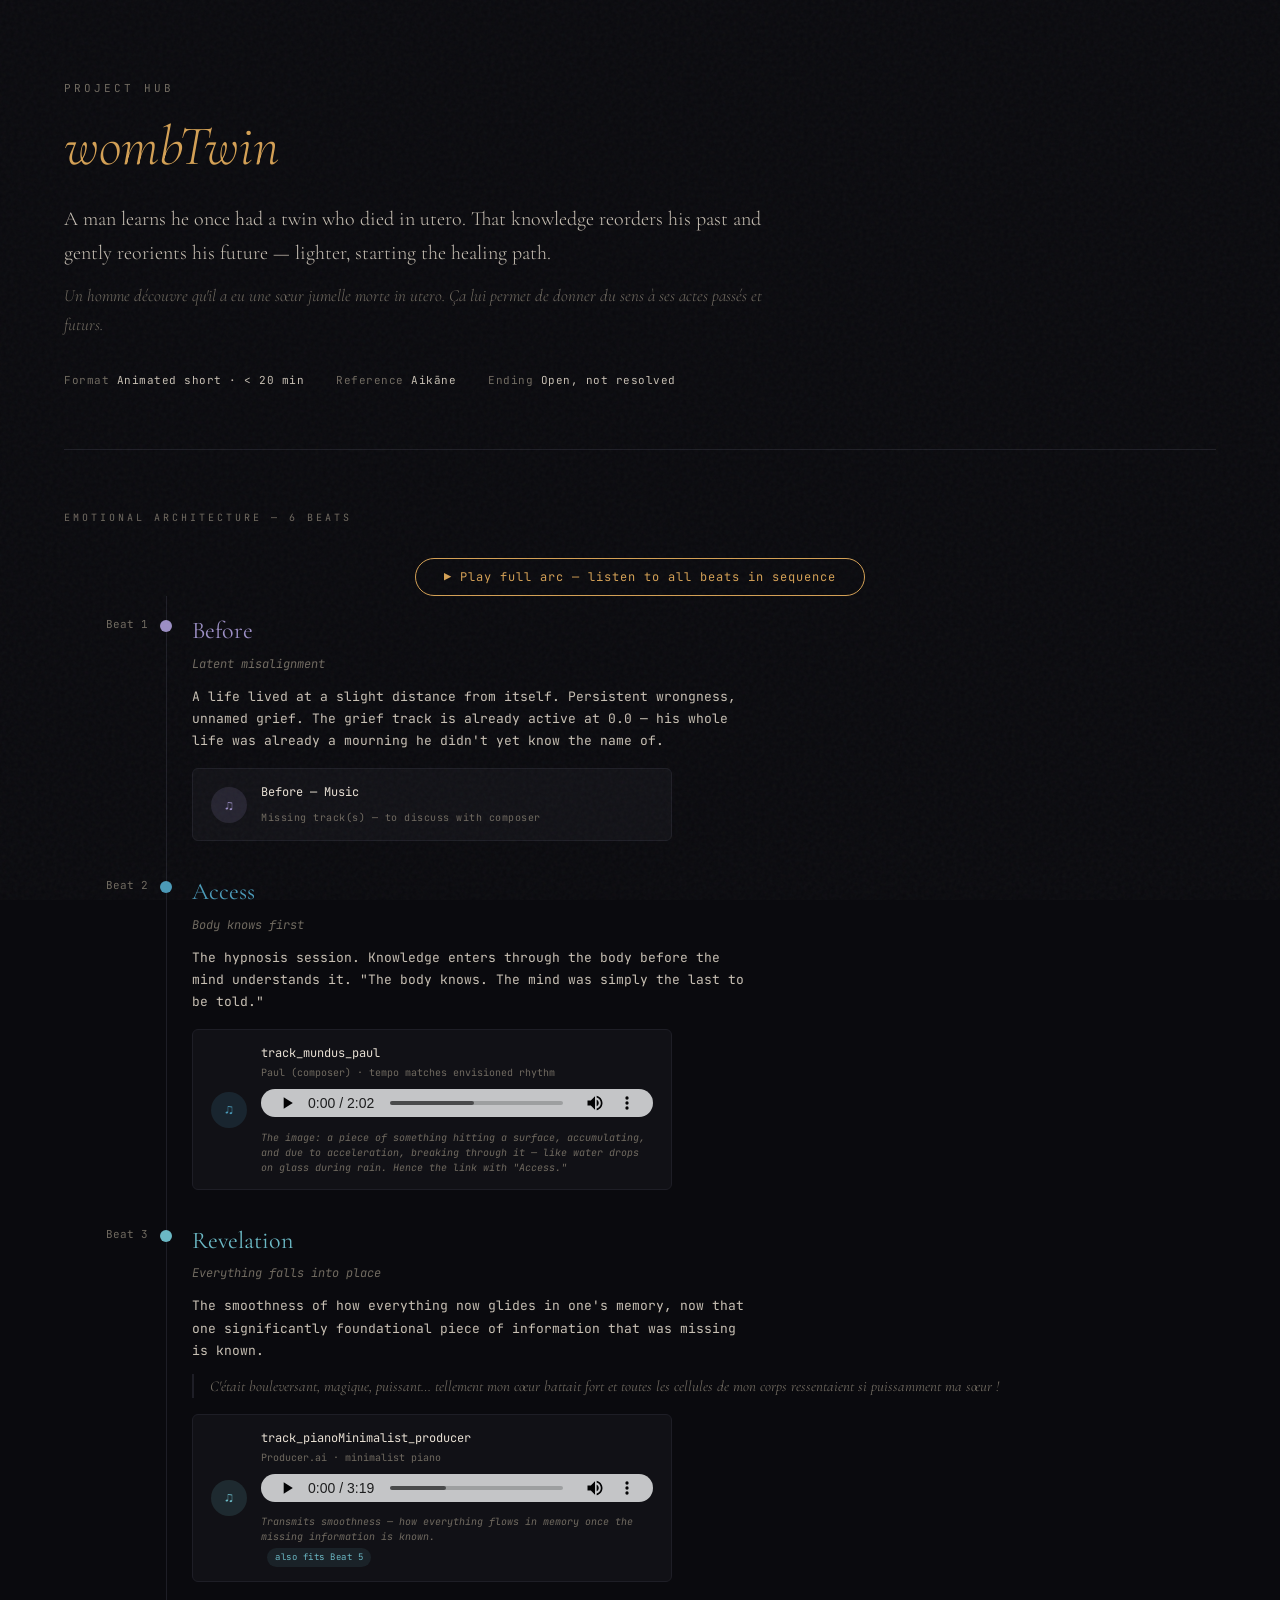
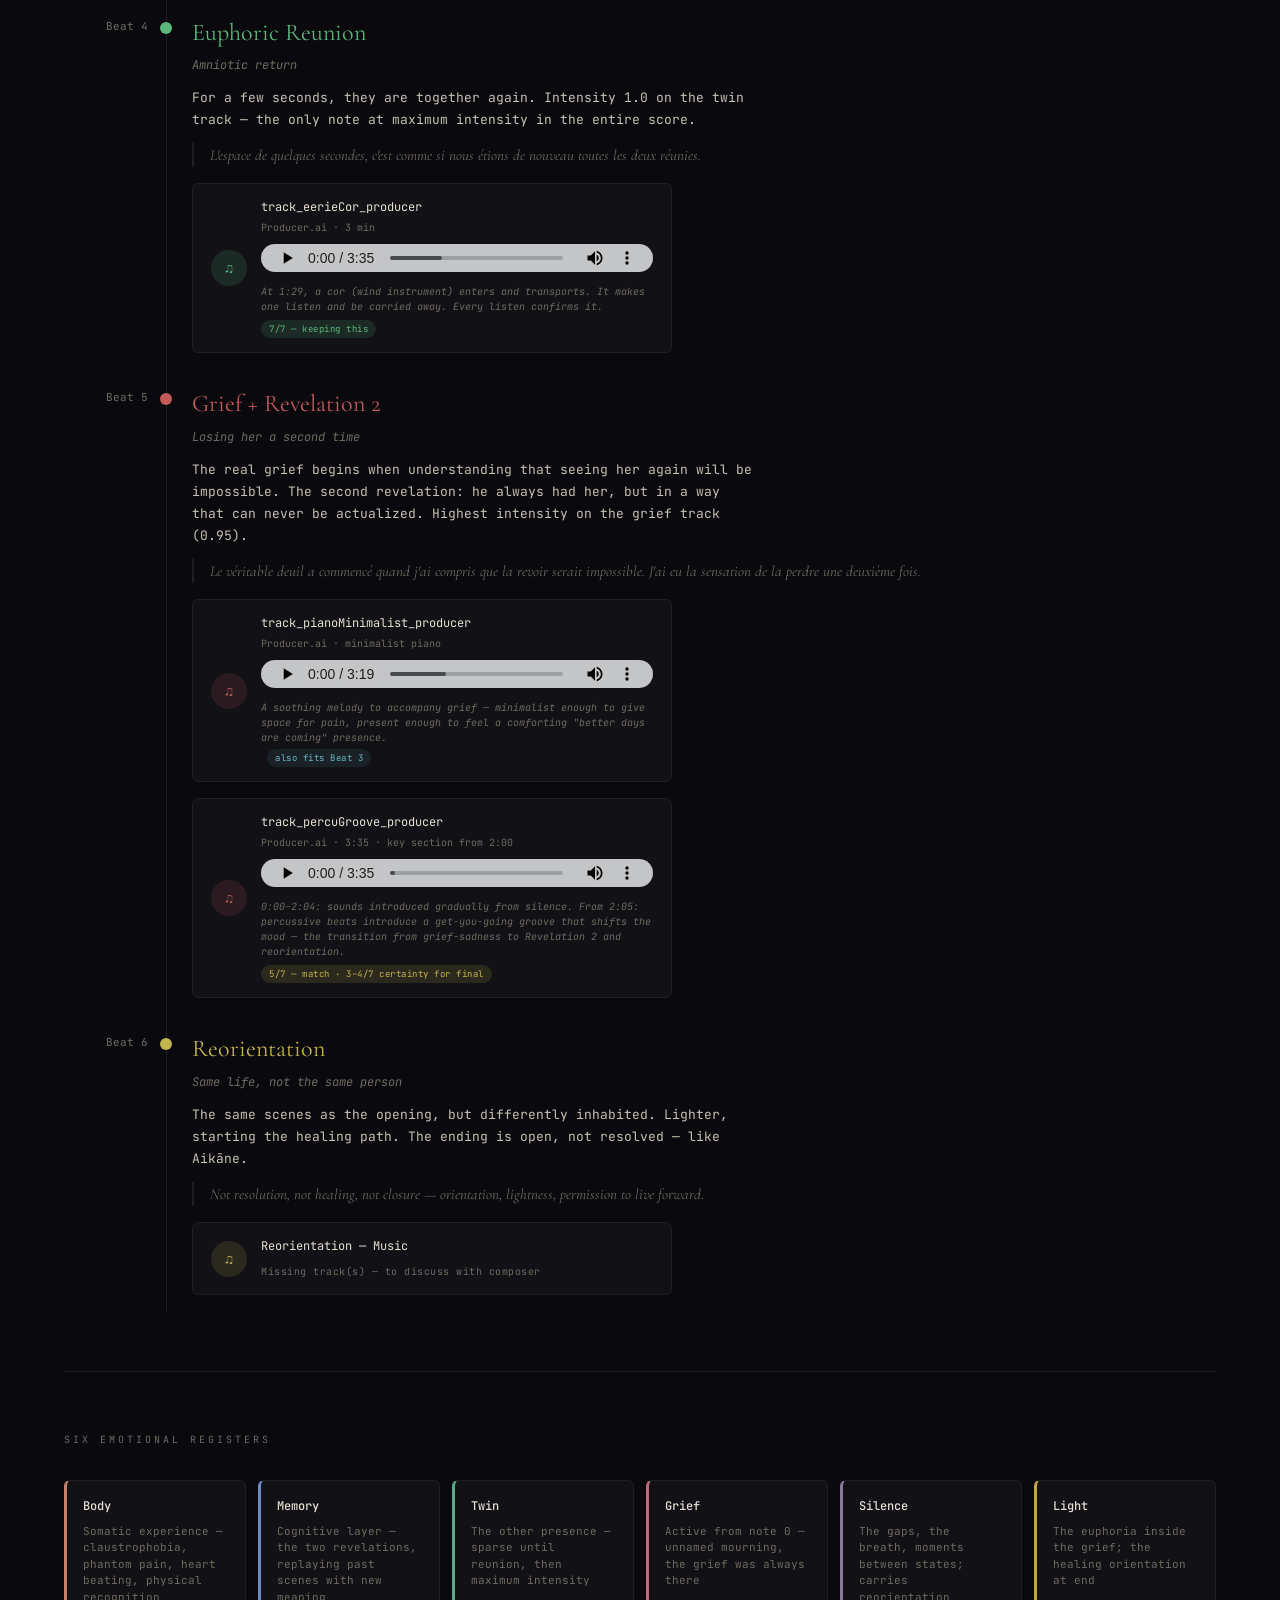
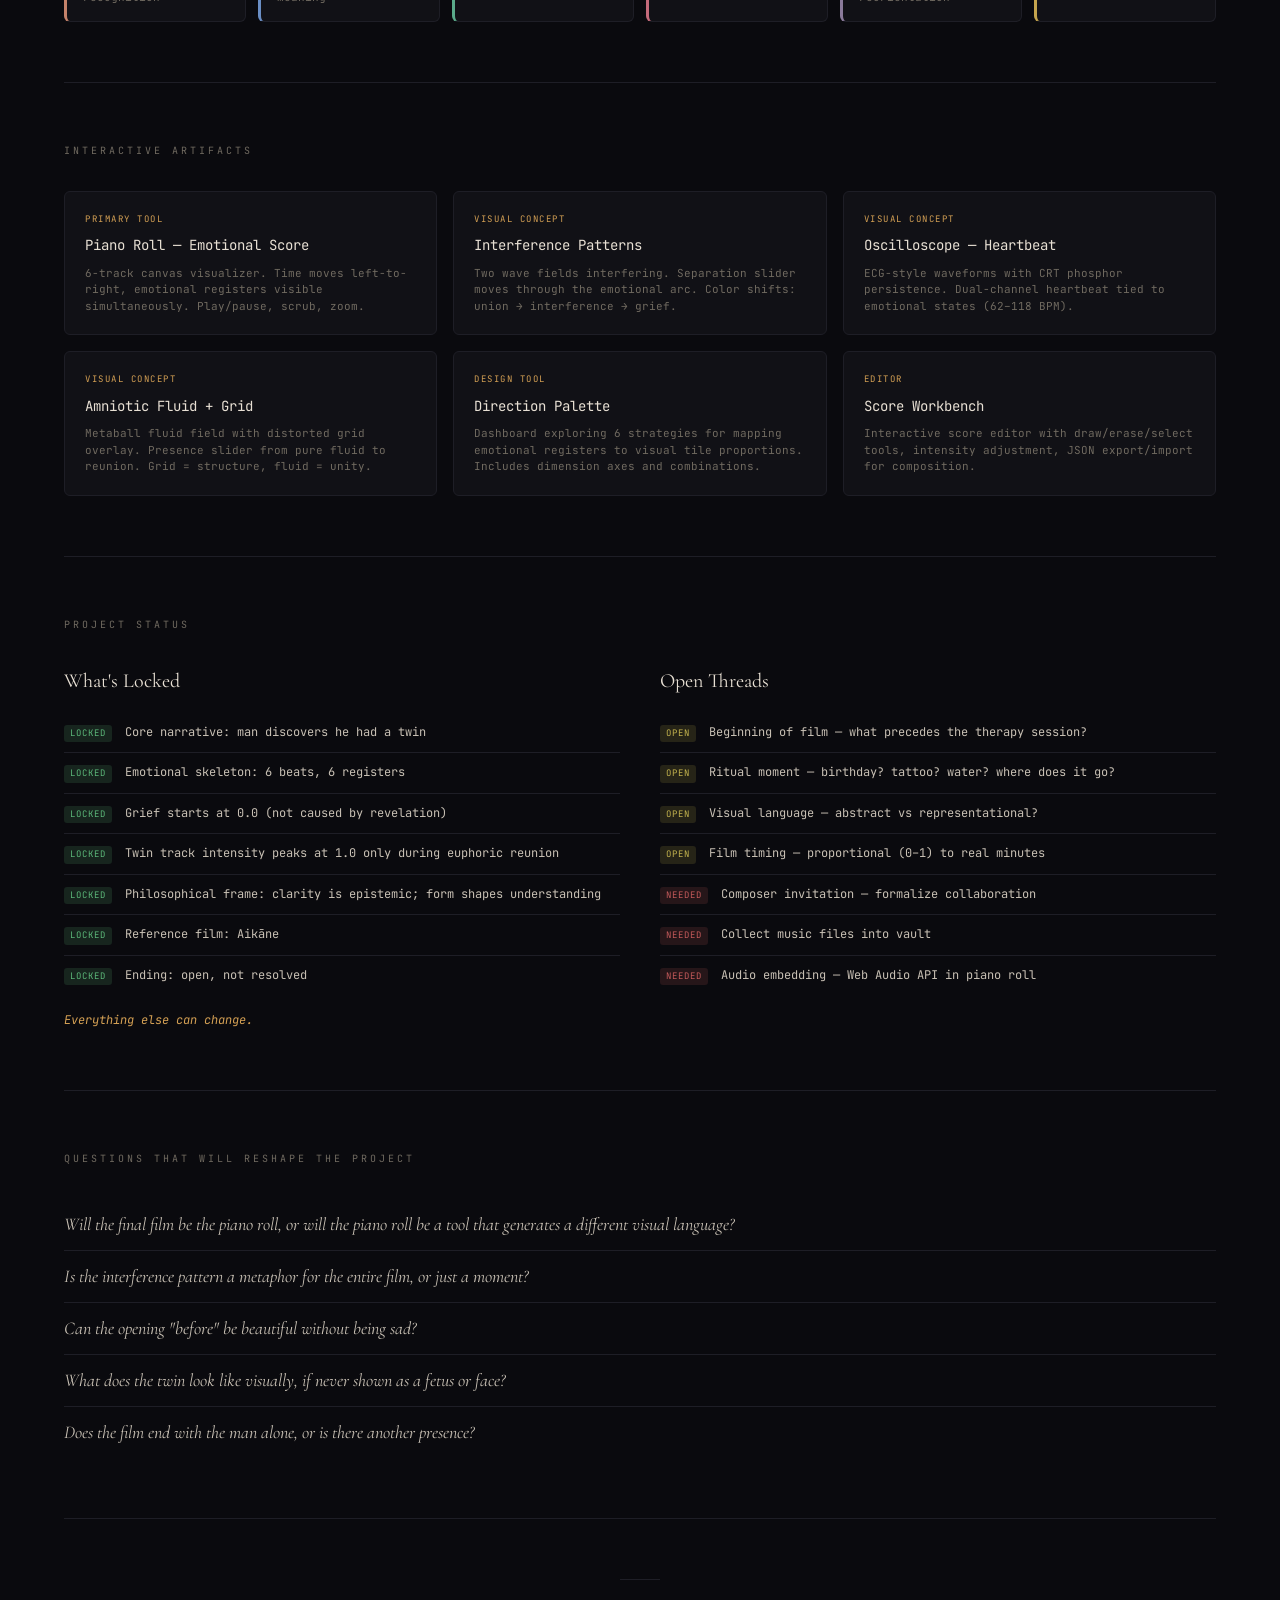
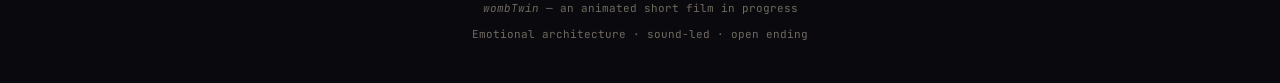
==== index.html @ 8bbfd70a "Initial hub deployment" ====
<!DOCTYPE html>
<html lang="en">
<head>
<meta charset="UTF-8">
<meta name="viewport" content="width=device-width, initial-scale=1.0">
<title>wombTwin — Project Hub</title>
<!-- THEME: swap this file to change the visual design -->
<link rel="stylesheet" href="theme.css">
</head>
<body>

<!-- Playback bar mounts here (sticky top) -->
<div id="playback-bar-mount"></div>

<!-- Main content mounts here -->
<div id="hub-mount" class="hub"></div>

<!-- Load order: data → render (builds HTML) → player (wires audio) -->
<script src="data.js"></script>
<script src="render.js"></script>
<script src="player.js"></script>

</body>
</html>
---- theme.css ----
/* ============================================================
   wombTwin Project Hub — Theme
   ============================================================
   Swap this file to change the visual design.
   The renderer (render.js) uses class names, not inline styles,
   so any CSS that targets these classes will work.
   ============================================================ */

@import url('https://fonts.googleapis.com/css2?family=Cormorant+Garamond:ital,wght@0,300;0,400;0,600;1,300;1,400&family=JetBrains+Mono:wght@300;400;500&display=swap');

:root {
  --bg: #0a0a0e;
  --bg-card: #111116;
  --bg-card-hover: #16161c;
  --border: #1e1e26;
  --text: #c8c0b4;
  --text-dim: #706a60;
  --text-bright: #e8e0d4;
  --accent-gold: #d4a054;
}

* { margin: 0; padding: 0; box-sizing: border-box; }

body {
  background: var(--bg);
  color: var(--text);
  font-family: 'JetBrains Mono', monospace;
  font-size: 14px;
  line-height: 1.6;
  -webkit-font-smoothing: antialiased;
}

/* --- Grain overlay --- */
body::after {
  content: '';
  position: fixed;
  top: 0; left: 0; right: 0; bottom: 0;
  background-image: url("data:image/svg+xml,%3Csvg viewBox='0 0 256 256' xmlns='http://www.w3.org/2000/svg'%3E%3Cfilter id='n'%3E%3CfeTurbulence type='fractalNoise' baseFrequency='0.9' numOctaves='4' stitchTiles='stitch'/%3E%3C/filter%3E%3Crect width='100%25' height='100%25' filter='url(%23n)' opacity='0.04'/%3E%3C/svg%3E");
  pointer-events: none;
  z-index: 9999;
}

/* --- Layout --- */
.hub { max-width: 1200px; margin: 0 auto; padding: 0 24px; }

/* --- Hero --- */
.hero {
  padding: 80px 0 60px;
  border-bottom: 1px solid var(--border);
}
.hero-label {
  font-size: 11px;
  letter-spacing: 3px;
  text-transform: uppercase;
  color: var(--text-dim);
  margin-bottom: 16px;
}
.hero h1 {
  font-family: 'Cormorant Garamond', serif;
  font-weight: 300;
  font-size: clamp(36px, 6vw, 56px);
  color: var(--text-bright);
  line-height: 1.15;
  margin-bottom: 24px;
}
.hero h1 em {
  font-style: italic;
  color: var(--accent-gold);
}
.hero-premise {
  font-family: 'Cormorant Garamond', serif;
  font-size: 20px;
  font-weight: 300;
  color: var(--text);
  max-width: 700px;
  line-height: 1.7;
}
.hero-premise .fr {
  font-style: italic;
  color: var(--text-dim);
  font-size: 17px;
  display: block;
  margin-top: 12px;
}
.hero-meta {
  margin-top: 32px;
  display: flex;
  gap: 32px;
  font-size: 11px;
  color: var(--text-dim);
  letter-spacing: 0.5px;
}
.hero-meta span { color: var(--text); }

/* --- Section --- */
section {
  padding: 60px 0;
  border-bottom: 1px solid var(--border);
}
section:last-child { border-bottom: none; }

.section-label {
  font-size: 10px;
  letter-spacing: 3px;
  text-transform: uppercase;
  color: var(--text-dim);
  margin-bottom: 32px;
}

/* --- Timeline --- */
.timeline {
  position: relative;
  display: flex;
  flex-direction: column;
  gap: 0;
}
.beat {
  display: grid;
  grid-template-columns: 100px 4px 1fr;
  gap: 0;
  min-height: 140px;
  position: relative;
}
.beat-time {
  text-align: right;
  padding: 20px 16px 20px 0;
  font-size: 11px;
  color: var(--text-dim);
  font-variant-numeric: tabular-nums;
}
.beat-line {
  position: relative;
  display: flex;
  justify-content: center;
}
.beat-line::before {
  content: '';
  position: absolute;
  top: 0; bottom: 0;
  width: 1px;
  background: var(--border);
}
.beat-dot {
  width: 12px;
  height: 12px;
  border-radius: 50%;
  position: absolute;
  top: 24px;
  z-index: 1;
}
.beat-content {
  padding: 16px 0 16px 24px;
}
.beat-name {
  font-family: 'Cormorant Garamond', serif;
  font-size: 24px;
  font-weight: 400;
  margin-bottom: 4px;
}
.beat-subtitle {
  font-size: 12px;
  font-style: italic;
  color: var(--text-dim);
  margin-bottom: 12px;
}
.beat-desc {
  font-size: 13px;
  line-height: 1.7;
  max-width: 560px;
  color: var(--text);
}
.beat-quote {
  margin-top: 12px;
  padding-left: 16px;
  border-left: 2px solid var(--border);
  font-family: 'Cormorant Garamond', serif;
  font-style: italic;
  font-size: 15px;
  color: var(--text-dim);
  line-height: 1.6;
}

/* --- Now playing highlight --- */
.beat.now-playing .beat-content {
  background: rgba(255,255,255,0.03);
  border-radius: 8px;
  padding-left: 24px;
  margin-left: -4px;
  padding-right: 12px;
  padding-top: 16px;
  padding-bottom: 16px;
  box-shadow: inset 0 0 0 1px rgba(255,255,255,0.06);
}
.beat.now-playing .beat-dot {
  box-shadow: 0 0 10px 3px currentColor;
  animation: pulse-dot 2s ease-in-out infinite;
}
@keyframes pulse-dot {
  0%, 100% { box-shadow: 0 0 8px 2px currentColor; }
  50% { box-shadow: 0 0 16px 6px currentColor; }
}
.beat.now-playing .music-card.active-player {
  border-color: rgba(212,160,84,0.4);
  background: rgba(212,160,84,0.06);
}

/* --- Music card --- */
.music-card {
  margin-top: 16px;
  background: var(--bg-card);
  border: 1px solid var(--border);
  border-radius: 6px;
  padding: 14px 18px;
  display: flex;
  align-items: center;
  gap: 14px;
  max-width: 480px;
  transition: background 0.2s;
}
.music-card:hover { background: var(--bg-card-hover); }
.music-icon {
  width: 36px;
  height: 36px;
  border-radius: 50%;
  display: flex;
  align-items: center;
  justify-content: center;
  font-size: 14px;
  flex-shrink: 0;
}
.music-info { flex: 1; min-width: 0; }
.music-title { font-size: 12px; color: var(--text-bright); }
.music-source { font-size: 10px; color: var(--text-dim); margin-top: 2px; }
.music-player {
  width: 100%;
  height: 28px;
  margin-top: 8px;
  border-radius: 4px;
  opacity: 0.8;
}
.music-placeholder {
  margin-top: 8px;
  font-size: 10px;
  color: var(--text-dim);
  letter-spacing: 0.5px;
}
.music-note {
  font-size: 10px;
  color: var(--text-dim);
  margin-top: 6px;
  line-height: 1.5;
  font-style: italic;
}
.music-confidence {
  display: inline-block;
  font-size: 9px;
  letter-spacing: 0.5px;
  padding: 2px 8px;
  border-radius: 10px;
  margin-top: 6px;
}
.confidence-high {
  background: rgba(92, 184, 122, 0.15);
  color: #5cb87a;
}
.confidence-mid {
  background: rgba(196, 180, 78, 0.15);
  color: #c4b44e;
}
.confidence-low {
  background: rgba(196, 90, 90, 0.1);
  color: var(--text-dim);
}
.also-fits {
  display: inline-block;
  font-size: 9px;
  letter-spacing: 0.5px;
  padding: 2px 8px;
  border-radius: 10px;
  background: rgba(107, 184, 196, 0.1);
  color: #6bb8c4;
  margin-left: 6px;
}

/* --- Registers --- */
.registers-grid {
  display: grid;
  grid-template-columns: repeat(auto-fit, minmax(160px, 1fr));
  gap: 12px;
}
.register-card {
  background: var(--bg-card);
  border: 1px solid var(--border);
  border-radius: 6px;
  padding: 16px;
  border-left: 3px solid;
  transition: background 0.2s;
}
.register-card:hover { background: var(--bg-card-hover); }
.register-name {
  font-size: 12px;
  font-weight: 500;
  color: var(--text-bright);
  margin-bottom: 6px;
}
.register-desc {
  font-size: 11px;
  color: var(--text-dim);
  line-height: 1.5;
}

/* --- Artifacts --- */
.artifacts-grid {
  display: grid;
  grid-template-columns: repeat(auto-fit, minmax(280px, 1fr));
  gap: 16px;
}
.artifact-card {
  background: var(--bg-card);
  border: 1px solid var(--border);
  border-radius: 6px;
  padding: 20px;
  transition: all 0.2s;
  text-decoration: none;
  color: inherit;
  display: block;
}
.artifact-card:hover {
  background: var(--bg-card-hover);
  border-color: var(--accent-gold);
  transform: translateY(-2px);
}
.artifact-tag {
  font-size: 9px;
  letter-spacing: 1.5px;
  text-transform: uppercase;
  color: var(--accent-gold);
  margin-bottom: 8px;
}
.artifact-name {
  font-size: 14px;
  color: var(--text-bright);
  margin-bottom: 8px;
}
.artifact-desc {
  font-size: 11px;
  color: var(--text-dim);
  line-height: 1.5;
}

/* --- Two columns --- */
.two-col {
  display: grid;
  grid-template-columns: 1fr 1fr;
  gap: 40px;
}
@media (max-width: 768px) {
  .two-col { grid-template-columns: 1fr; }
}

/* --- Status --- */
.status-heading {
  font-family: 'Cormorant Garamond', serif;
  font-size: 20px;
  font-weight: 400;
  color: var(--text-bright);
  margin-bottom: 16px;
}
.status-footnote {
  font-size: 12px;
  color: var(--accent-gold);
  margin-top: 16px;
  font-style: italic;
}
.status-list { list-style: none; }
.status-list li {
  padding: 10px 0;
  border-bottom: 1px solid var(--border);
  font-size: 12px;
  line-height: 1.5;
}
.status-list li:last-child { border-bottom: none; }
.tag-locked {
  display: inline-block;
  font-size: 9px;
  letter-spacing: 1px;
  padding: 2px 6px;
  border-radius: 3px;
  background: rgba(92, 184, 122, 0.15);
  color: #5cb87a;
  margin-right: 6px;
}
.tag-open {
  display: inline-block;
  font-size: 9px;
  letter-spacing: 1px;
  padding: 2px 6px;
  border-radius: 3px;
  background: rgba(196, 180, 78, 0.15);
  color: #c4b44e;
  margin-right: 6px;
}
.tag-needed {
  display: inline-block;
  font-size: 9px;
  letter-spacing: 1px;
  padding: 2px 6px;
  border-radius: 3px;
  background: rgba(196, 90, 90, 0.15);
  color: #c45a5a;
  margin-right: 6px;
}

/* --- Open questions --- */
.questions-list { list-style: none; }
.questions-list li {
  padding: 12px 0;
  border-bottom: 1px solid var(--border);
  font-family: 'Cormorant Garamond', serif;
  font-size: 18px;
  font-style: italic;
  color: var(--text);
  line-height: 1.5;
}
.questions-list li:last-child { border-bottom: none; }

/* --- Footer --- */
.footer {
  padding: 60px 0 40px;
  text-align: center;
  font-size: 11px;
  color: var(--text-dim);
}
.footer a { color: var(--accent-gold); text-decoration: none; }
.footer-line {
  width: 40px;
  height: 1px;
  background: var(--border);
  margin: 0 auto 20px;
}

/* --- Continuous Playback --- */
.playback-bar {
  position: sticky;
  top: 0;
  z-index: 100;
  background: rgba(10, 10, 14, 0.96);
  backdrop-filter: blur(12px);
  border-bottom: 1px solid var(--border);
  padding: 10px 0;
  display: none;
}
.playback-bar.visible { display: block; }
.playback-inner {
  max-width: 1200px;
  margin: 0 auto;
  padding: 0 24px;
}
.playback-controls {
  display: flex;
  align-items: center;
  gap: 8px;
  margin-bottom: 8px;
}
.pb-btn {
  width: 34px;
  height: 34px;
  border-radius: 50%;
  border: 1px solid var(--border);
  background: var(--bg-card);
  color: var(--accent-gold);
  font-size: 13px;
  cursor: pointer;
  display: flex;
  align-items: center;
  justify-content: center;
  flex-shrink: 0;
  transition: all 0.15s;
  padding: 0;
  line-height: 1;
}
.pb-btn:hover { background: var(--bg-card-hover); border-color: var(--accent-gold); }
.pb-btn:active { transform: scale(0.93); }
.pb-btn.playing { background: var(--accent-gold); color: var(--bg); }
.pb-btn.main { width: 40px; height: 40px; font-size: 16px; }
.pb-btn:disabled { opacity: 0.25; cursor: default; }
.pb-btn:disabled:hover { background: var(--bg-card); border-color: var(--border); }
.playback-info {
  flex: 1;
  display: flex;
  align-items: center;
  gap: 12px;
  margin-left: 8px;
  min-width: 0;
}
.playback-beat-name {
  font-size: 12px;
  color: var(--text-bright);
  white-space: nowrap;
}
.playback-track-name {
  font-size: 10px;
  color: var(--text-dim);
  white-space: nowrap;
  overflow: hidden;
  text-overflow: ellipsis;
}
.playback-time {
  font-size: 11px;
  color: var(--text-dim);
  font-variant-numeric: tabular-nums;
  margin-left: auto;
  white-space: nowrap;
  flex-shrink: 0;
}
.playback-track {
  display: flex;
  gap: 3px;
  align-items: center;
  height: 28px;
}
.playback-segment {
  height: 100%;
  border-radius: 3px;
  position: relative;
  opacity: 0.3;
  transition: opacity 0.3s;
  display: flex;
  align-items: center;
  justify-content: center;
  font-size: 8px;
  letter-spacing: 0.5px;
  color: rgba(255,255,255,0.5);
  font-weight: 500;
  overflow: hidden;
  cursor: pointer;
}
.playback-segment.has-track { opacity: 0.5; }
.playback-segment.active { opacity: 1; }
.playback-segment.done { opacity: 0.4; }
.playback-segment .seg-fill {
  position: absolute;
  left: 0; top: 0; bottom: 0;
  background: rgba(255,255,255,0.18);
  width: 0%;
  pointer-events: none;
}
.playback-segment .seg-label {
  position: relative;
  z-index: 1;
  pointer-events: none;
}
.playback-segment.missing {
  opacity: 0.15;
  cursor: default;
  border: 1px dashed;
  background-image: repeating-linear-gradient(
    -45deg,
    transparent,
    transparent 4px,
    rgba(255,255,255,0.06) 4px,
    rgba(255,255,255,0.06) 8px
  );
}
.playback-segment.missing .seg-label {
  color: rgba(255,255,255,0.3);
  font-style: italic;
}
.playback-segment.has-track:hover { cursor: crosshair; }
.playback-segment .seg-playhead {
  position: absolute;
  top: 0; bottom: 0;
  width: 2px;
  background: rgba(255,255,255,0.7);
  pointer-events: none;
  display: none;
  z-index: 2;
}
.playback-segment.active .seg-playhead { display: block; }
.playback-toggle {
  margin-top: 20px;
  display: flex;
  justify-content: center;
}
.playback-launch-btn {
  padding: 10px 28px;
  border-radius: 20px;
  border: 1px solid var(--accent-gold);
  background: transparent;
  color: var(--accent-gold);
  font-family: 'JetBrains Mono', monospace;
  font-size: 12px;
  letter-spacing: 1px;
  cursor: pointer;
  transition: all 0.2s;
}
.playback-launch-btn:hover { background: var(--accent-gold); color: var(--bg); }
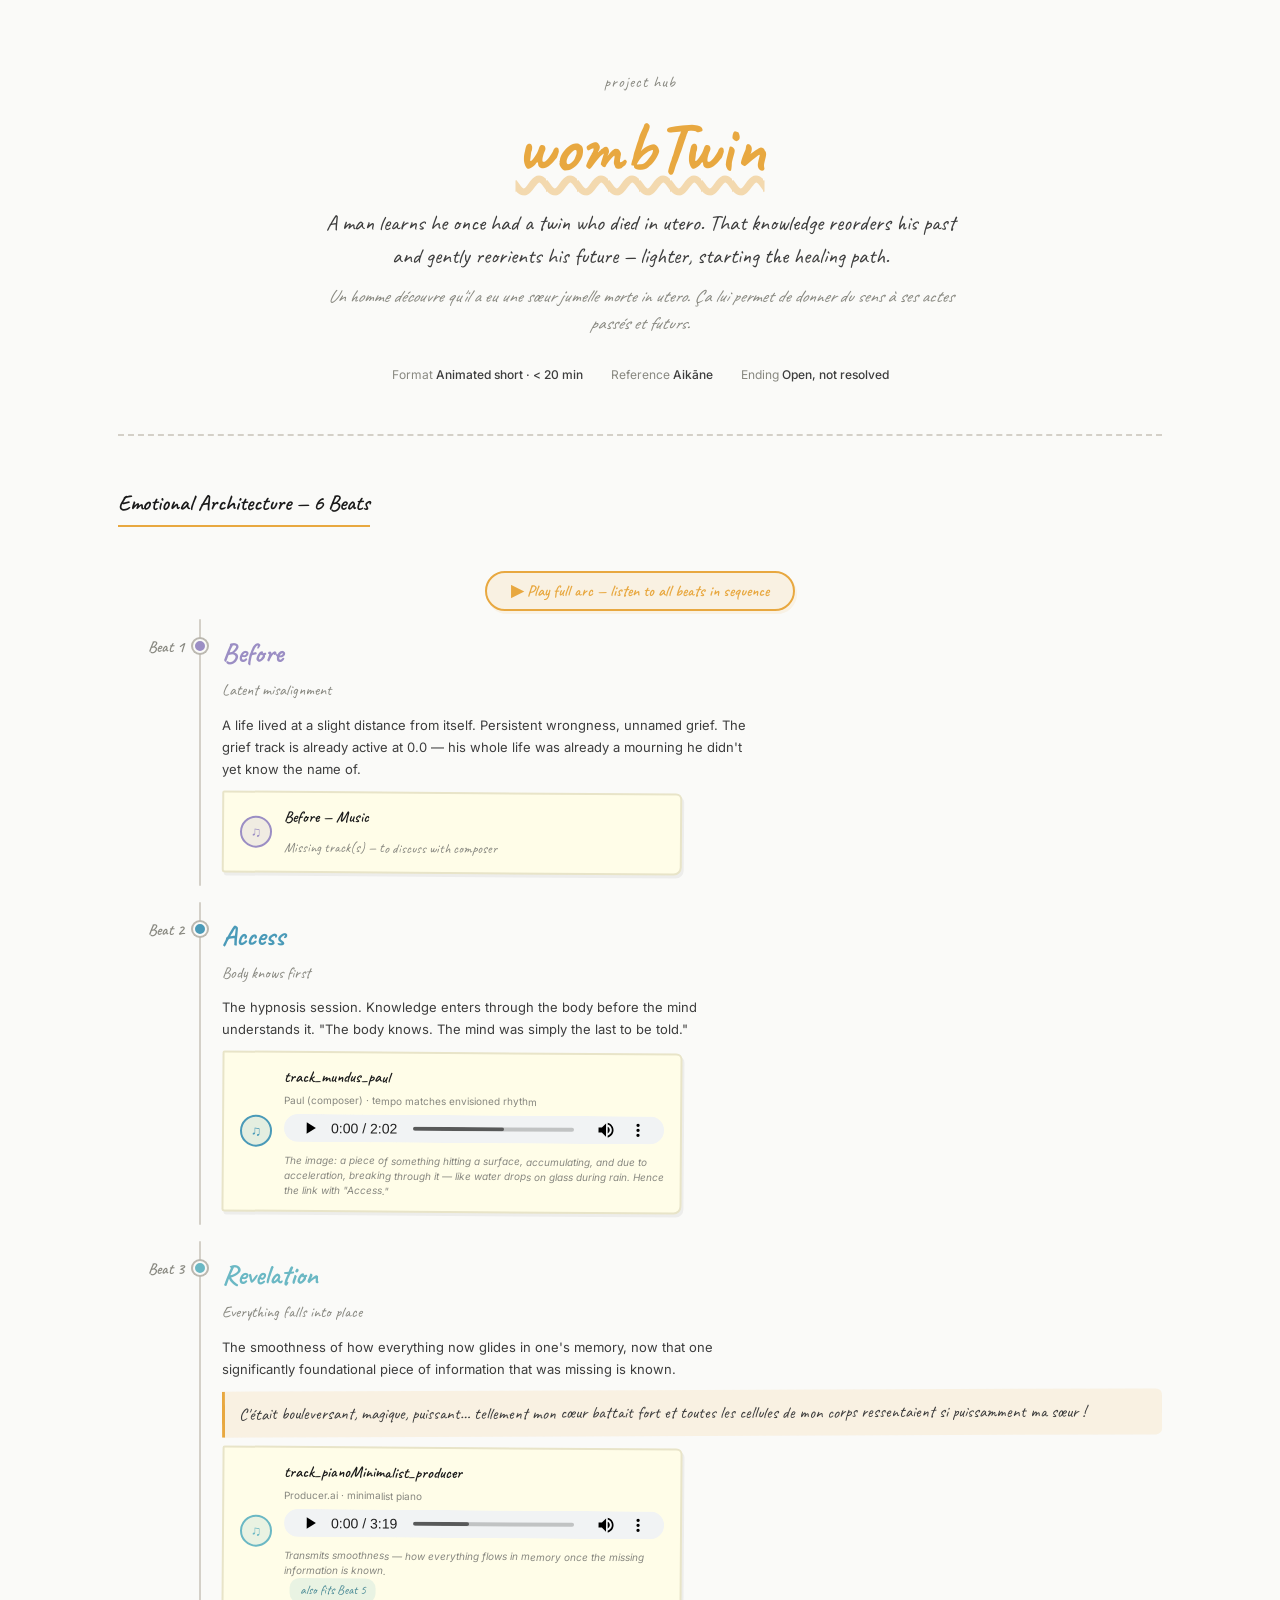
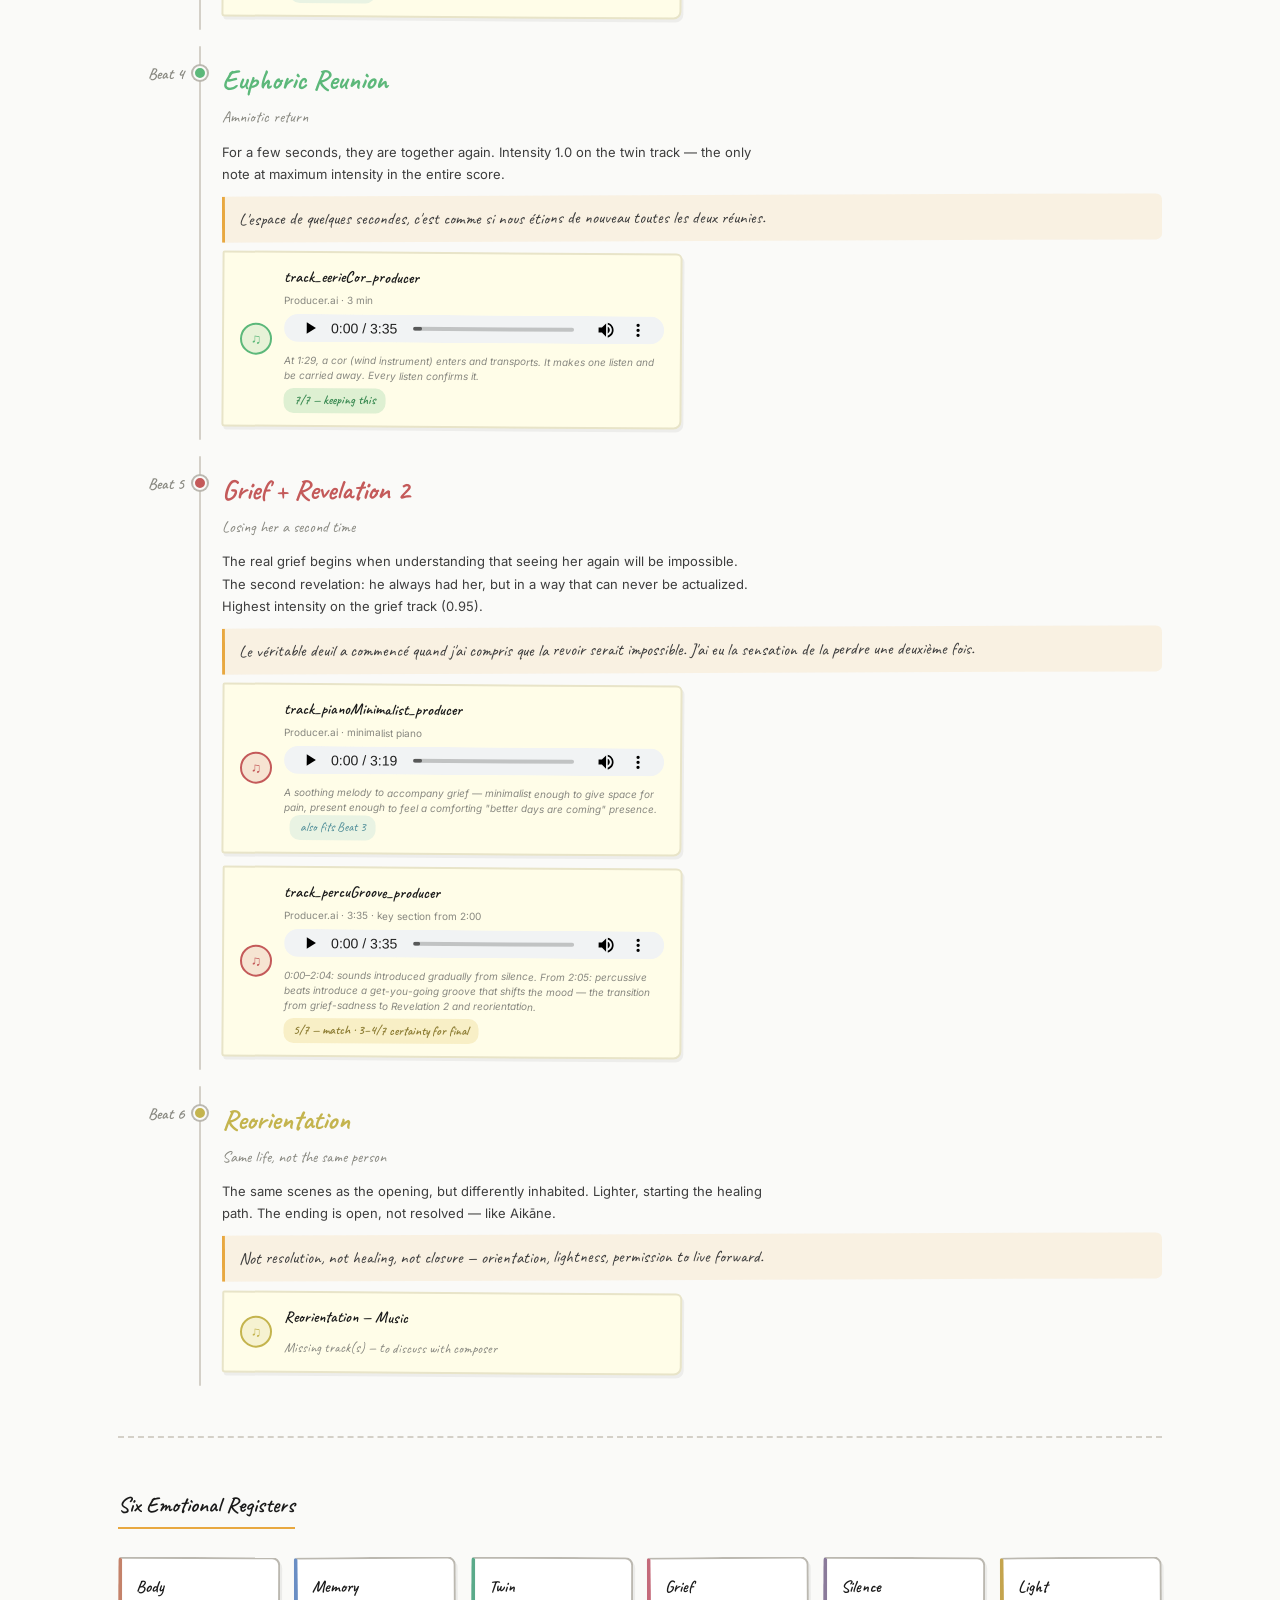
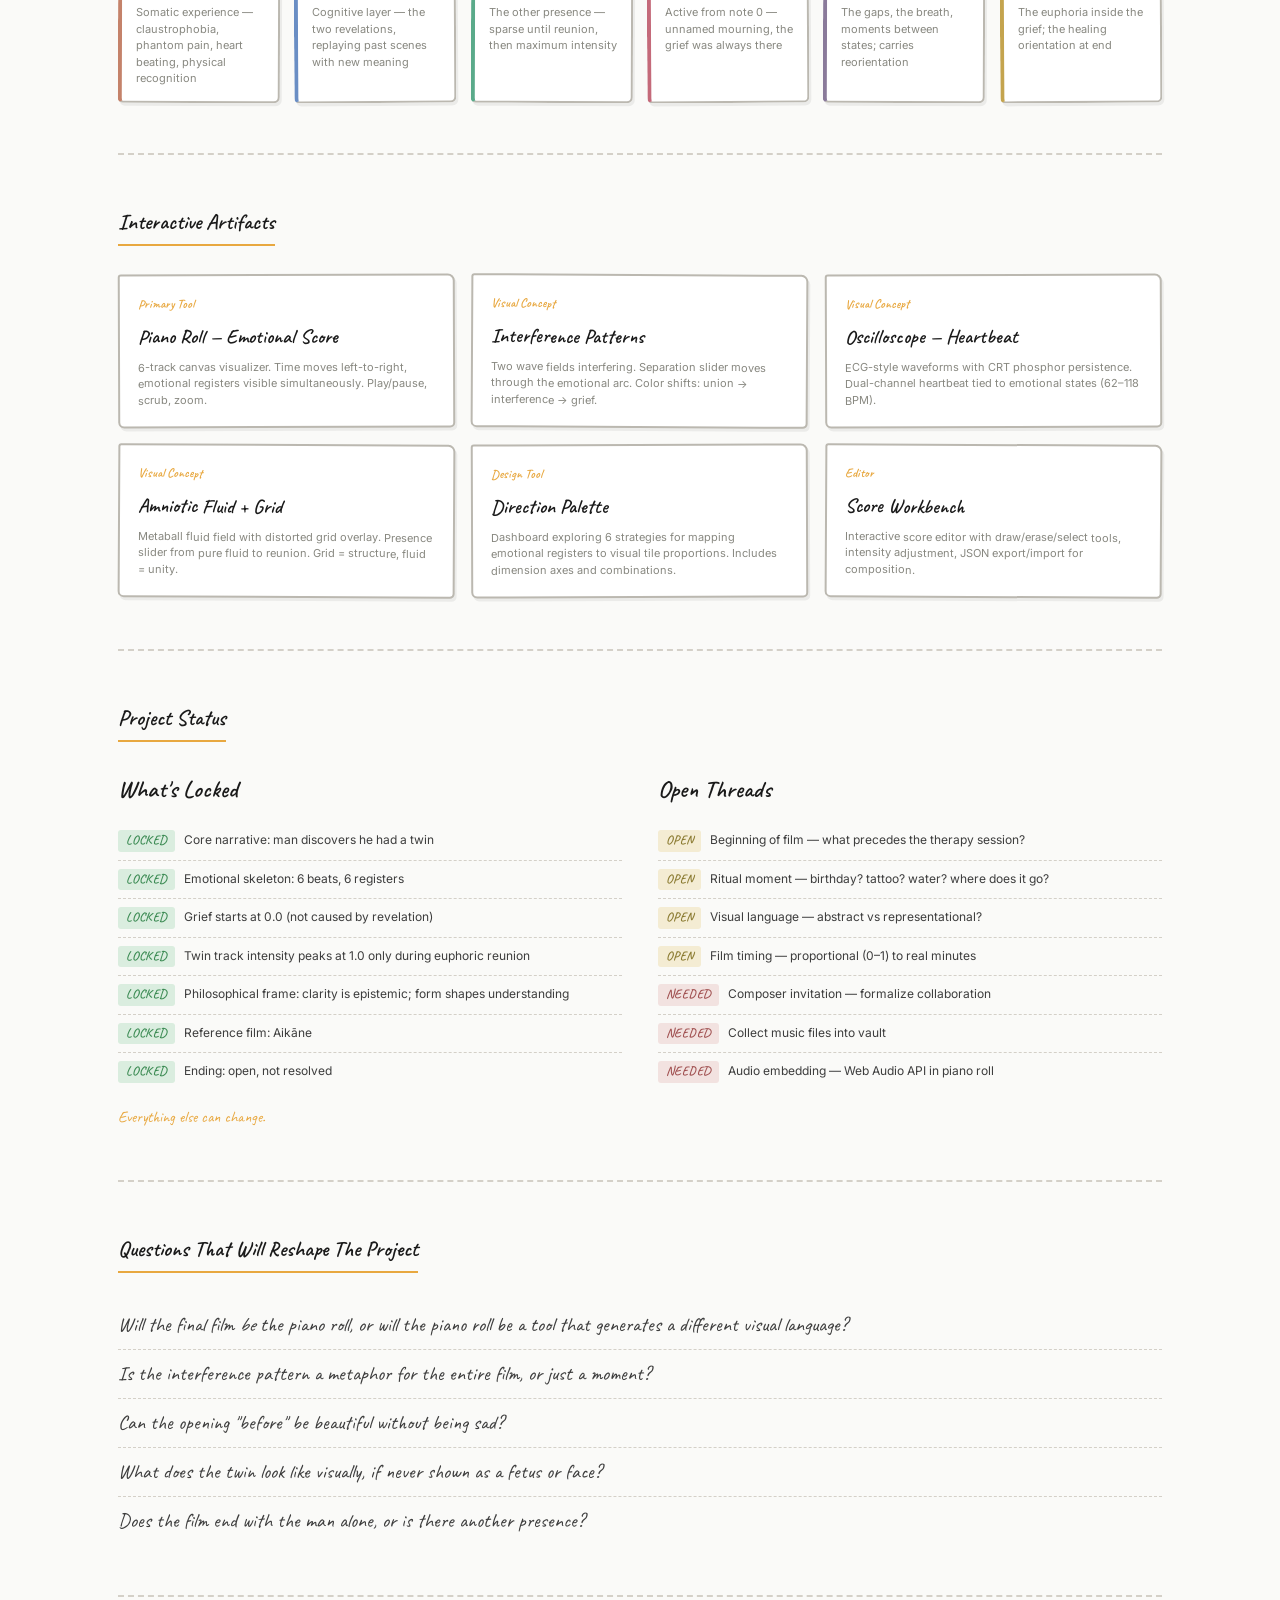
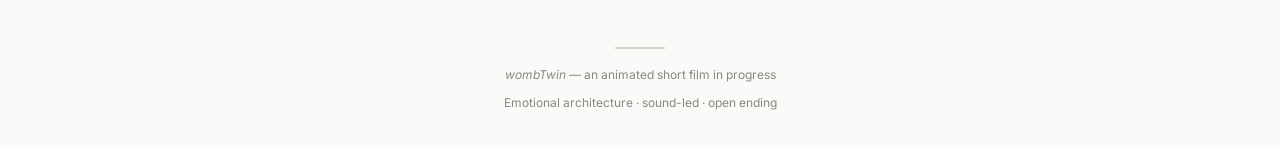
==== commit 019188ce: "Update hub 20Mar26_2157" ====
--- a/index.html
+++ b/index.html
@@ -5,7 +5,7 @@
 <meta name="viewport" content="width=device-width, initial-scale=1.0">
 <title>wombTwin — Project Hub</title>
 <!-- THEME: swap this file to change the visual design -->
-<link rel="stylesheet" href="theme.css">
+<link rel="stylesheet" href="theme-excalidraw.css">
 </head>
 <body>
 
--- a/theme-excalidraw.css
+++ b/theme-excalidraw.css
@@ -0,0 +1,683 @@
+/* ============================================================
+   wombTwin Project Hub — Theme: Excalidraw / Whiteboard
+   ============================================================
+   Hand-drawn aesthetic. Light background. Sketchy borders.
+   Swap in index.html: <link rel="stylesheet" href="theme-excalidraw.css">
+   ============================================================ */
+
+@import url('https://fonts.googleapis.com/css2?family=Caveat:wght@400;500;600;700&family=Inter:wght@300;400;500&display=swap');
+
+:root {
+  --bg: #fafaf8;
+  --bg-card: #ffffff;
+  --bg-card-hover: #f5f5f0;
+  --border: #d4d0c8;
+  --border-sketch: #bbb8b0;
+  --text: #3d3d3d;
+  --text-dim: #888880;
+  --text-bright: #1a1a1a;
+  --accent-gold: #e8a840;
+  --accent-gold-bg: rgba(232, 168, 64, 0.12);
+  --shadow-sketch: 2px 3px 0px rgba(0,0,0,0.06);
+}
+
+* { margin: 0; padding: 0; box-sizing: border-box; }
+
+body {
+  background: var(--bg);
+  color: var(--text);
+  font-family: 'Inter', sans-serif;
+  font-size: 14px;
+  line-height: 1.6;
+}
+
+/* --- SVG sketch filter (applied to cards) --- */
+svg.sketch-filters {
+  position: absolute;
+  width: 0;
+  height: 0;
+}
+
+/* --- Sketch card mixin via box-shadow + border --- */
+.sketch-card {
+  background: var(--bg-card);
+  border: 2px solid var(--border-sketch);
+  border-radius: 3px 8px 5px 6px;
+  box-shadow: var(--shadow-sketch);
+  transform: rotate(-0.3deg);
+  transition: transform 0.15s, box-shadow 0.15s;
+}
+.sketch-card:hover {
+  transform: rotate(0deg) translateY(-2px);
+  box-shadow: 3px 4px 0px rgba(0,0,0,0.08);
+}
+
+/* --- Layout --- */
+.hub { max-width: 1100px; margin: 0 auto; padding: 0 28px; }
+
+/* --- Hero --- */
+.hero {
+  padding: 70px 0 50px;
+  border-bottom: 2px dashed var(--border);
+  text-align: center;
+}
+.hero-label {
+  font-family: 'Caveat', cursive;
+  font-size: 16px;
+  color: var(--text-dim);
+  margin-bottom: 12px;
+  letter-spacing: 1px;
+}
+.hero h1 {
+  font-family: 'Caveat', cursive;
+  font-weight: 700;
+  font-size: clamp(48px, 8vw, 72px);
+  color: var(--text-bright);
+  line-height: 1.1;
+  margin-bottom: 20px;
+}
+.hero h1 em {
+  font-style: normal;
+  color: var(--accent-gold);
+  text-decoration: underline;
+  text-decoration-style: wavy;
+  text-decoration-color: rgba(232, 168, 64, 0.4);
+  text-underline-offset: 6px;
+}
+.hero-premise {
+  font-family: 'Caveat', cursive;
+  font-size: 22px;
+  font-weight: 400;
+  color: var(--text);
+  max-width: 650px;
+  margin: 0 auto;
+  line-height: 1.5;
+}
+.hero-premise .fr {
+  font-style: italic;
+  color: var(--text-dim);
+  font-size: 18px;
+  display: block;
+  margin-top: 10px;
+}
+.hero-meta {
+  margin-top: 28px;
+  display: flex;
+  justify-content: center;
+  gap: 28px;
+  font-size: 12px;
+  color: var(--text-dim);
+  font-family: 'Inter', sans-serif;
+}
+.hero-meta span { color: var(--text); font-weight: 500; }
+
+/* --- Section --- */
+section {
+  padding: 50px 0;
+  border-bottom: 2px dashed var(--border);
+}
+section:last-child { border-bottom: none; }
+
+.section-label {
+  font-family: 'Caveat', cursive;
+  font-size: 22px;
+  font-weight: 600;
+  color: var(--text-bright);
+  margin-bottom: 28px;
+  padding-bottom: 4px;
+  border-bottom: 2px solid var(--accent-gold);
+  display: inline-block;
+}
+
+/* --- Timeline --- */
+.timeline {
+  position: relative;
+  display: flex;
+  flex-direction: column;
+  gap: 16px;
+}
+.beat {
+  display: grid;
+  grid-template-columns: 80px 4px 1fr;
+  gap: 0;
+  min-height: 120px;
+  position: relative;
+}
+.beat-time {
+  text-align: right;
+  padding: 16px 14px 16px 0;
+  font-family: 'Caveat', cursive;
+  font-size: 16px;
+  font-weight: 600;
+  color: var(--text-dim);
+}
+.beat-line {
+  position: relative;
+  display: flex;
+  justify-content: center;
+}
+.beat-line::before {
+  content: '';
+  position: absolute;
+  top: 0; bottom: 0;
+  width: 2px;
+  background: var(--border);
+  border-radius: 1px;
+}
+.beat-dot {
+  width: 14px;
+  height: 14px;
+  border-radius: 50%;
+  position: absolute;
+  top: 20px;
+  z-index: 1;
+  border: 2px solid var(--bg);
+  box-shadow: 0 0 0 2px var(--border-sketch);
+}
+.beat-content {
+  padding: 12px 0 12px 20px;
+}
+.beat-name {
+  font-family: 'Caveat', cursive;
+  font-size: 28px;
+  font-weight: 700;
+  margin-bottom: 2px;
+}
+.beat-subtitle {
+  font-family: 'Caveat', cursive;
+  font-size: 16px;
+  color: var(--text-dim);
+  margin-bottom: 10px;
+}
+.beat-desc {
+  font-size: 13px;
+  line-height: 1.7;
+  max-width: 540px;
+  color: var(--text);
+}
+.beat-quote {
+  margin-top: 10px;
+  padding: 10px 14px;
+  background: var(--accent-gold-bg);
+  border-left: 3px solid var(--accent-gold);
+  border-radius: 0 6px 6px 0;
+  font-family: 'Caveat', cursive;
+  font-size: 17px;
+  color: var(--text);
+  line-height: 1.5;
+  transform: rotate(-0.2deg);
+}
+
+/* --- Now playing highlight --- */
+.beat.now-playing .beat-content {
+  background: rgba(232, 168, 64, 0.06);
+  border-radius: 8px;
+  padding-left: 20px;
+  margin-left: -4px;
+  padding-right: 12px;
+  padding-top: 12px;
+  padding-bottom: 12px;
+  border: 2px dashed var(--accent-gold);
+}
+.beat.now-playing .beat-dot {
+  box-shadow: 0 0 0 3px var(--accent-gold), 0 0 12px rgba(232, 168, 64, 0.4);
+  animation: pulse-dot 2s ease-in-out infinite;
+}
+@keyframes pulse-dot {
+  0%, 100% { box-shadow: 0 0 0 3px var(--accent-gold), 0 0 8px rgba(232, 168, 64, 0.3); }
+  50% { box-shadow: 0 0 0 4px var(--accent-gold), 0 0 16px rgba(232, 168, 64, 0.5); }
+}
+.beat.now-playing .music-card.active-player {
+  border-color: var(--accent-gold);
+  background: var(--accent-gold-bg);
+}
+
+/* --- Music card (sticky-note style) --- */
+.music-card {
+  margin-top: 12px;
+  background: #fffde8;
+  border: 2px solid #e8e4c8;
+  border-radius: 2px 6px 8px 3px;
+  padding: 12px 16px;
+  display: flex;
+  align-items: center;
+  gap: 12px;
+  max-width: 460px;
+  box-shadow: 2px 3px 0px rgba(0,0,0,0.05);
+  transform: rotate(0.4deg);
+  transition: transform 0.15s;
+}
+.music-card:hover { transform: rotate(0deg); }
+.music-icon {
+  width: 32px;
+  height: 32px;
+  border-radius: 50%;
+  display: flex;
+  align-items: center;
+  justify-content: center;
+  font-size: 14px;
+  flex-shrink: 0;
+  border: 2px solid;
+}
+.music-info { flex: 1; min-width: 0; }
+.music-title {
+  font-family: 'Caveat', cursive;
+  font-size: 16px;
+  font-weight: 600;
+  color: var(--text-bright);
+}
+.music-source { font-size: 10px; color: var(--text-dim); margin-top: 1px; }
+.music-player {
+  width: 100%;
+  height: 28px;
+  margin-top: 6px;
+  border-radius: 4px;
+}
+.music-placeholder {
+  margin-top: 6px;
+  font-family: 'Caveat', cursive;
+  font-size: 14px;
+  color: var(--text-dim);
+}
+.music-note {
+  font-size: 10px;
+  color: var(--text-dim);
+  margin-top: 5px;
+  line-height: 1.5;
+  font-style: italic;
+}
+.music-confidence {
+  display: inline-block;
+  font-family: 'Caveat', cursive;
+  font-size: 13px;
+  font-weight: 600;
+  padding: 2px 10px;
+  border-radius: 10px;
+  margin-top: 5px;
+}
+.confidence-high {
+  background: rgba(92, 184, 122, 0.2);
+  color: #3a8a52;
+}
+.confidence-mid {
+  background: rgba(220, 180, 60, 0.2);
+  color: #8a7a30;
+}
+.confidence-low {
+  background: rgba(180, 100, 100, 0.15);
+  color: var(--text-dim);
+}
+.also-fits {
+  display: inline-block;
+  font-family: 'Caveat', cursive;
+  font-size: 13px;
+  padding: 2px 10px;
+  border-radius: 10px;
+  background: rgba(107, 184, 196, 0.15);
+  color: #4a8a96;
+  margin-left: 6px;
+}
+
+/* --- Registers --- */
+.registers-grid {
+  display: grid;
+  grid-template-columns: repeat(auto-fit, minmax(155px, 1fr));
+  gap: 14px;
+}
+.register-card {
+  background: var(--bg-card);
+  border: 2px solid var(--border-sketch);
+  border-radius: 4px 8px 6px 5px;
+  padding: 14px;
+  border-left: 4px solid;
+  box-shadow: var(--shadow-sketch);
+  transform: rotate(0.2deg);
+  transition: transform 0.15s;
+}
+.register-card:nth-child(2n) { transform: rotate(-0.3deg); }
+.register-card:hover { transform: rotate(0deg); }
+.register-name {
+  font-family: 'Caveat', cursive;
+  font-size: 17px;
+  font-weight: 600;
+  color: var(--text-bright);
+  margin-bottom: 4px;
+}
+.register-desc {
+  font-size: 11px;
+  color: var(--text-dim);
+  line-height: 1.5;
+}
+
+/* --- Artifacts --- */
+.artifacts-grid {
+  display: grid;
+  grid-template-columns: repeat(auto-fit, minmax(260px, 1fr));
+  gap: 16px;
+}
+.artifact-card {
+  background: var(--bg-card);
+  border: 2px solid var(--border-sketch);
+  border-radius: 3px 7px 5px 6px;
+  padding: 18px;
+  box-shadow: var(--shadow-sketch);
+  transform: rotate(-0.2deg);
+  transition: all 0.15s;
+  text-decoration: none;
+  color: inherit;
+  display: block;
+}
+.artifact-card:nth-child(2n) { transform: rotate(0.3deg); }
+.artifact-card:hover {
+  transform: rotate(0deg) translateY(-3px);
+  border-color: var(--accent-gold);
+  box-shadow: 3px 4px 0px rgba(232, 168, 64, 0.15);
+}
+.artifact-tag {
+  font-family: 'Caveat', cursive;
+  font-size: 13px;
+  font-weight: 600;
+  color: var(--accent-gold);
+  margin-bottom: 6px;
+}
+.artifact-name {
+  font-family: 'Caveat', cursive;
+  font-size: 20px;
+  font-weight: 600;
+  color: var(--text-bright);
+  margin-bottom: 6px;
+}
+.artifact-desc {
+  font-size: 11px;
+  color: var(--text-dim);
+  line-height: 1.5;
+}
+
+/* --- Two columns --- */
+.two-col {
+  display: grid;
+  grid-template-columns: 1fr 1fr;
+  gap: 36px;
+}
+@media (max-width: 768px) {
+  .two-col { grid-template-columns: 1fr; }
+}
+
+/* --- Status --- */
+.status-heading {
+  font-family: 'Caveat', cursive;
+  font-size: 24px;
+  font-weight: 600;
+  color: var(--text-bright);
+  margin-bottom: 14px;
+}
+.status-footnote {
+  font-family: 'Caveat', cursive;
+  font-size: 16px;
+  color: var(--accent-gold);
+  margin-top: 14px;
+}
+.status-list { list-style: none; }
+.status-list li {
+  padding: 8px 0;
+  border-bottom: 1px dashed var(--border);
+  font-size: 12px;
+  line-height: 1.5;
+}
+.status-list li:last-child { border-bottom: none; }
+.tag-locked {
+  display: inline-block;
+  font-family: 'Caveat', cursive;
+  font-size: 13px;
+  font-weight: 600;
+  padding: 1px 8px;
+  border-radius: 3px;
+  background: rgba(92, 184, 122, 0.2);
+  color: #3a8a52;
+  margin-right: 6px;
+}
+.tag-open {
+  display: inline-block;
+  font-family: 'Caveat', cursive;
+  font-size: 13px;
+  font-weight: 600;
+  padding: 1px 8px;
+  border-radius: 3px;
+  background: rgba(220, 180, 60, 0.2);
+  color: #8a7a30;
+  margin-right: 6px;
+}
+.tag-needed {
+  display: inline-block;
+  font-family: 'Caveat', cursive;
+  font-size: 13px;
+  font-weight: 600;
+  padding: 1px 8px;
+  border-radius: 3px;
+  background: rgba(196, 90, 90, 0.15);
+  color: #a05050;
+  margin-right: 6px;
+}
+
+/* --- Open questions --- */
+.questions-list { list-style: none; }
+.questions-list li {
+  padding: 10px 0;
+  border-bottom: 1px dashed var(--border);
+  font-family: 'Caveat', cursive;
+  font-size: 20px;
+  color: var(--text);
+  line-height: 1.4;
+}
+.questions-list li:last-child { border-bottom: none; }
+
+/* --- Footer --- */
+.footer {
+  padding: 50px 0 36px;
+  text-align: center;
+  font-size: 12px;
+  color: var(--text-dim);
+}
+.footer a { color: var(--accent-gold); text-decoration: none; }
+.footer-line {
+  width: 50px;
+  height: 2px;
+  background: var(--border);
+  margin: 0 auto 16px;
+  border-radius: 1px;
+}
+
+/* --- Continuous Playback --- */
+.playback-bar {
+  position: fixed;
+  top: 0;
+  left: 0;
+  right: 0;
+  z-index: 100;
+  background: rgba(250, 250, 248, 0.97);
+  backdrop-filter: blur(12px);
+  border-bottom: 2px solid var(--border);
+  padding: 10px 0;
+  display: none;
+  box-shadow: 0 2px 8px rgba(0,0,0,0.06);
+}
+/* Push page content down when bar is visible */
+body.playback-active { padding-top: 90px; }
+
+/* Close button */
+.playback-close {
+  position: absolute;
+  top: 8px;
+  left: 8px;
+  width: 22px;
+  height: 22px;
+  border: 1px solid var(--border-sketch);
+  border-radius: 4px;
+  background: var(--bg-card);
+  color: var(--text-dim);
+  font-size: 13px;
+  cursor: pointer;
+  display: flex;
+  align-items: center;
+  justify-content: center;
+  line-height: 1;
+  padding: 0;
+  transition: all 0.15s;
+}
+.playback-close:hover {
+  color: var(--text-bright);
+  border-color: var(--text-dim);
+}
+.playback-bar.visible { display: block; }
+.playback-inner {
+  max-width: 1100px;
+  margin: 0 auto;
+  padding: 0 28px;
+}
+.playback-controls {
+  display: flex;
+  align-items: center;
+  gap: 8px;
+  margin-bottom: 8px;
+}
+.pb-btn {
+  width: 34px;
+  height: 34px;
+  border-radius: 50%;
+  border: 2px solid var(--border-sketch);
+  background: var(--bg-card);
+  color: var(--accent-gold);
+  font-size: 13px;
+  cursor: pointer;
+  display: flex;
+  align-items: center;
+  justify-content: center;
+  flex-shrink: 0;
+  transition: all 0.15s;
+  padding: 0;
+  line-height: 1;
+  box-shadow: 1px 2px 0px rgba(0,0,0,0.05);
+}
+.pb-btn:hover { border-color: var(--accent-gold); }
+.pb-btn:active { transform: scale(0.93); }
+.pb-btn.playing { background: var(--accent-gold); color: white; border-color: var(--accent-gold); }
+.pb-btn.main { width: 40px; height: 40px; font-size: 16px; }
+.pb-btn:disabled { opacity: 0.25; cursor: default; }
+.pb-btn:disabled:hover { border-color: var(--border-sketch); }
+.playback-info {
+  flex: 1;
+  display: flex;
+  align-items: center;
+  gap: 12px;
+  margin-left: 8px;
+  min-width: 0;
+}
+.playback-beat-name {
+  font-family: 'Caveat', cursive;
+  font-size: 16px;
+  font-weight: 600;
+  color: var(--text-bright);
+  white-space: nowrap;
+}
+.playback-track-name {
+  font-size: 10px;
+  color: var(--text-dim);
+  white-space: nowrap;
+  overflow: hidden;
+  text-overflow: ellipsis;
+}
+.playback-time {
+  font-size: 11px;
+  color: var(--text-dim);
+  font-variant-numeric: tabular-nums;
+  margin-left: auto;
+  white-space: nowrap;
+  flex-shrink: 0;
+}
+.playback-track {
+  display: flex;
+  gap: 4px;
+  align-items: center;
+  height: 28px;
+}
+.playback-segment {
+  height: 100%;
+  border-radius: 4px;
+  position: relative;
+  opacity: 0.35;
+  transition: opacity 0.3s;
+  display: flex;
+  align-items: center;
+  justify-content: center;
+  font-family: 'Caveat', cursive;
+  font-size: 11px;
+  font-weight: 600;
+  color: rgba(0,0,0,0.4);
+  overflow: hidden;
+  cursor: pointer;
+  border: 2px solid transparent;
+}
+.playback-segment.has-track { opacity: 0.55; }
+.playback-segment.active { opacity: 1; border-color: var(--text-bright); }
+.playback-segment.done { opacity: 0.4; }
+.playback-segment .seg-fill {
+  position: absolute;
+  left: 0; top: 0; bottom: 0;
+  background: rgba(255,255,255,0.35);
+  width: 0%;
+  pointer-events: none;
+}
+.playback-segment .seg-label {
+  position: relative;
+  z-index: 1;
+  pointer-events: none;
+}
+.playback-segment.missing {
+  opacity: 0.45;
+  cursor: default;
+  border: 2px dashed rgba(0,0,0,0.2);
+  background-image: repeating-linear-gradient(
+    -45deg,
+    transparent,
+    transparent 4px,
+    rgba(255,255,255,0.5) 4px,
+    rgba(255,255,255,0.5) 8px
+  );
+}
+.playback-segment.missing .seg-label {
+  color: rgba(0,0,0,0.4);
+}
+.playback-segment.has-track:hover { cursor: crosshair; }
+.playback-segment .seg-playhead {
+  position: absolute;
+  top: 0; bottom: 0;
+  width: 2px;
+  background: var(--text-bright);
+  pointer-events: none;
+  display: none;
+  z-index: 2;
+}
+.playback-segment.active .seg-playhead { display: block; }
+.playback-toggle {
+  margin-top: 16px;
+  margin-bottom: 8px;
+  display: flex;
+  justify-content: center;
+}
+.playback-launch-btn {
+  font-family: 'Caveat', cursive;
+  padding: 8px 24px;
+  border-radius: 20px;
+  border: 2px solid var(--accent-gold);
+  background: var(--accent-gold-bg);
+  color: var(--accent-gold);
+  font-size: 16px;
+  font-weight: 600;
+  cursor: pointer;
+  transition: all 0.15s;
+  box-shadow: 2px 3px 0px rgba(232, 168, 64, 0.1);
+}
+.playback-launch-btn:hover {
+  background: var(--accent-gold);
+  color: white;
+}
